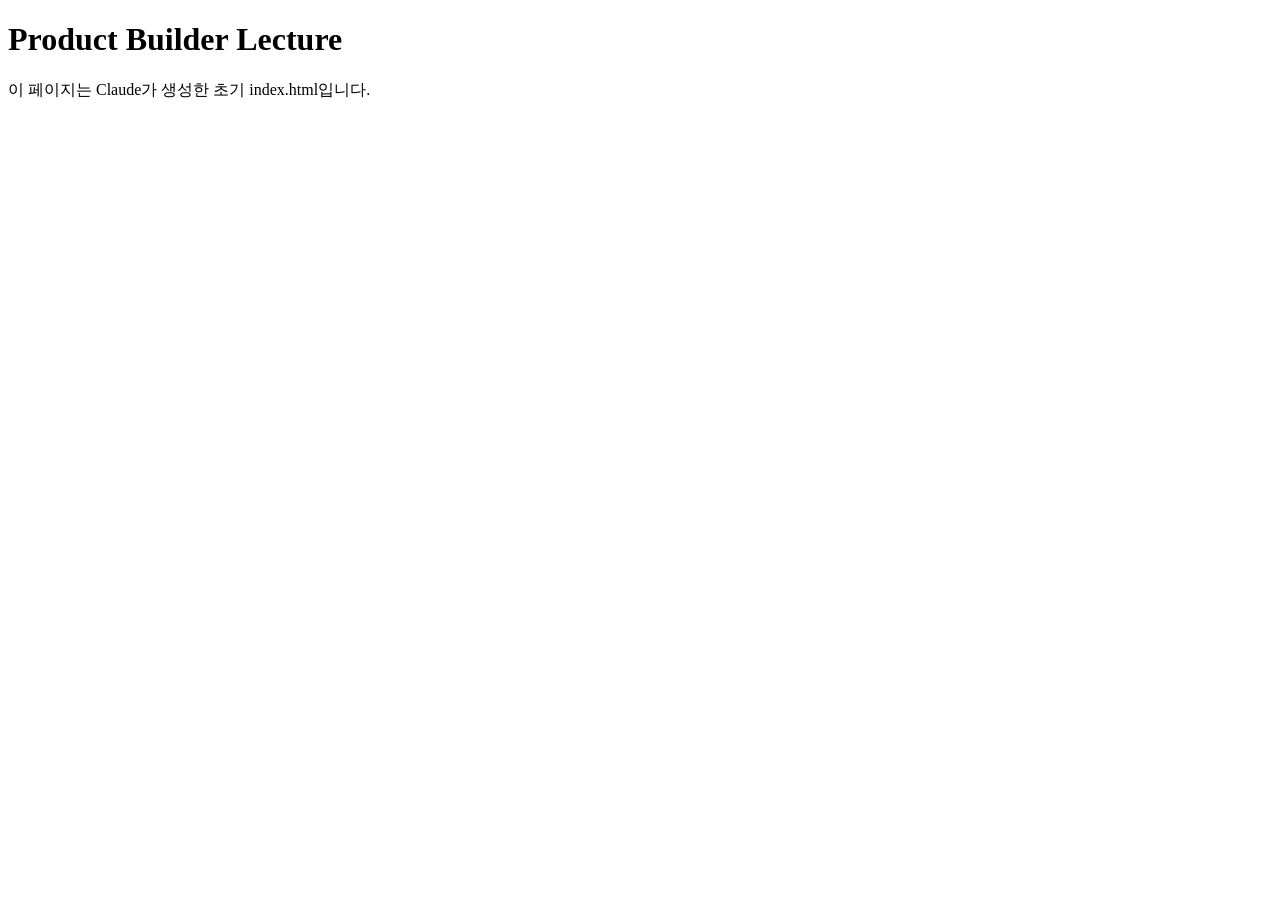
==== index.html @ bc8fb3f0 "Add initial index.html" ====
<!DOCTYPE html>
<html lang="ko">
<head>
  <meta charset="UTF-8">
  <meta name="viewport" content="width=device-width, initial-scale=1.0">
  <title>Product Builder Lecture</title>
</head>
<body>
  <h1>Product Builder Lecture</h1>
  <p>이 페이지는 Claude가 생성한 초기 index.html입니다.</p>
</body>
</html>
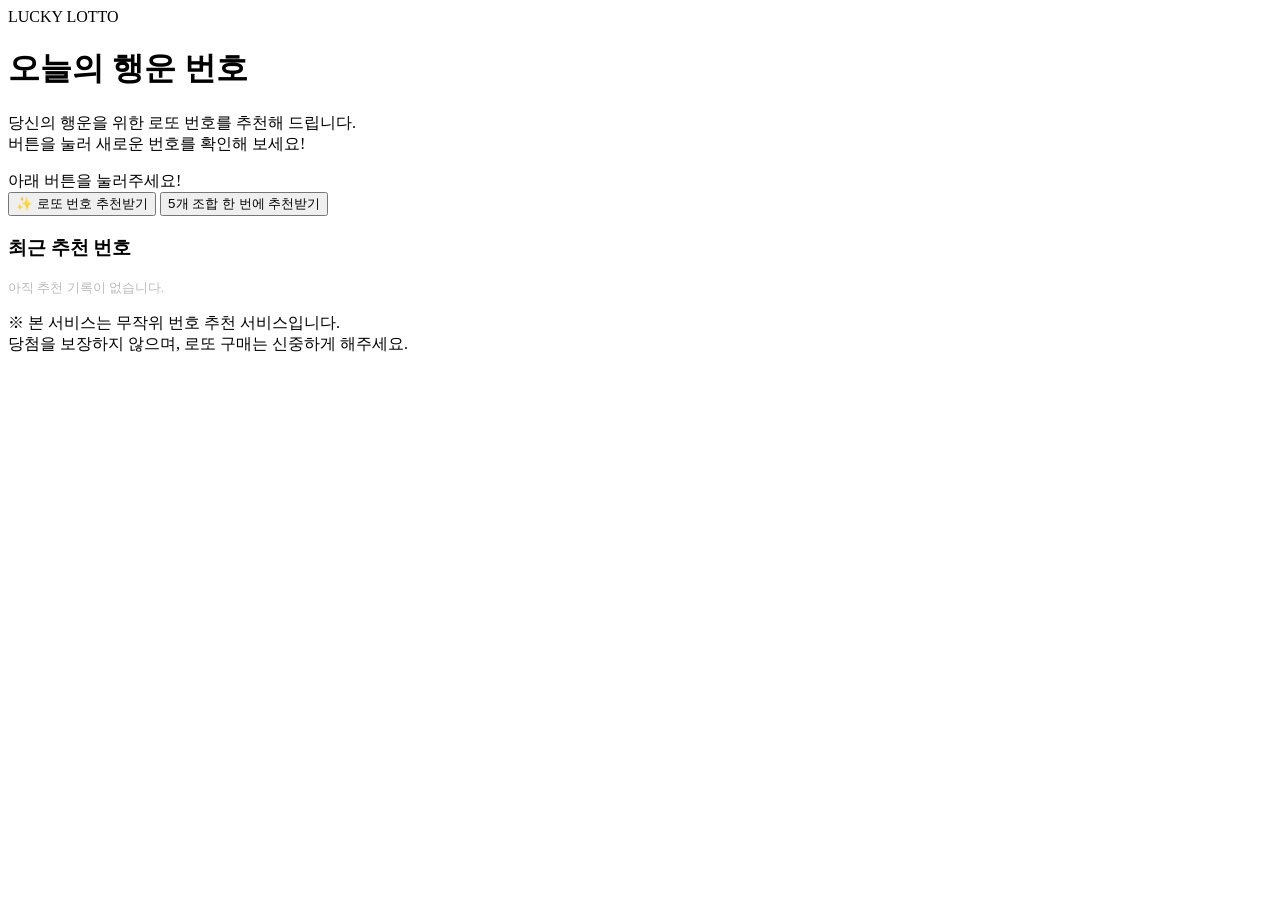
==== commit a8136db2: "Add lotto number recommendation page" ====
--- a/index.html
+++ b/index.html
@@ -3,10 +3,45 @@
 <head>
   <meta charset="UTF-8">
   <meta name="viewport" content="width=device-width, initial-scale=1.0">
-  <title>Product Builder Lecture</title>
+  <title>행운의 로또 번호 추천</title>
+  <link rel="stylesheet" href="style.css">
+  <script src="main.js" defer></script>
 </head>
+
 <body>
-  <h1>Product Builder Lecture</h1>
-  <p>이 페이지는 Claude가 생성한 초기 index.html입니다.</p>
+  <div class="container">
+    <div class="logo">LUCKY LOTTO</div>
+
+    <h1>오늘의 행운 번호</h1>
+
+    <p class="subtitle">
+      당신의 행운을 위한 로또 번호를 추천해 드립니다.<br>
+      버튼을 눌러 새로운 번호를 확인해 보세요!
+    </p>
+
+    <div class="lotto-balls" id="lottoBalls">
+      <div class="empty-message">아래 버튼을 눌러주세요!</div>
+    </div>
+
+    <button class="recommend-btn" onclick="generateLotto()">
+      ✨ 로또 번호 추천받기
+    </button>
+
+    <button class="recommend-btn sub-btn" onclick="generateMultiple()">
+      5개 조합 한 번에 추천받기
+    </button>
+
+    <div class="history" id="history">
+      <h3>최근 추천 번호</h3>
+      <div id="historyList">
+        <p style="font-size:13px;color:#bbb;">아직 추천 기록이 없습니다.</p>
+      </div>
+    </div>
+
+    <p class="notice">
+      ※ 본 서비스는 무작위 번호 추천 서비스입니다.<br>
+      당첨을 보장하지 않으며, 로또 구매는 신중하게 해주세요.
+    </p>
+  </div>
 </body>
 </html>
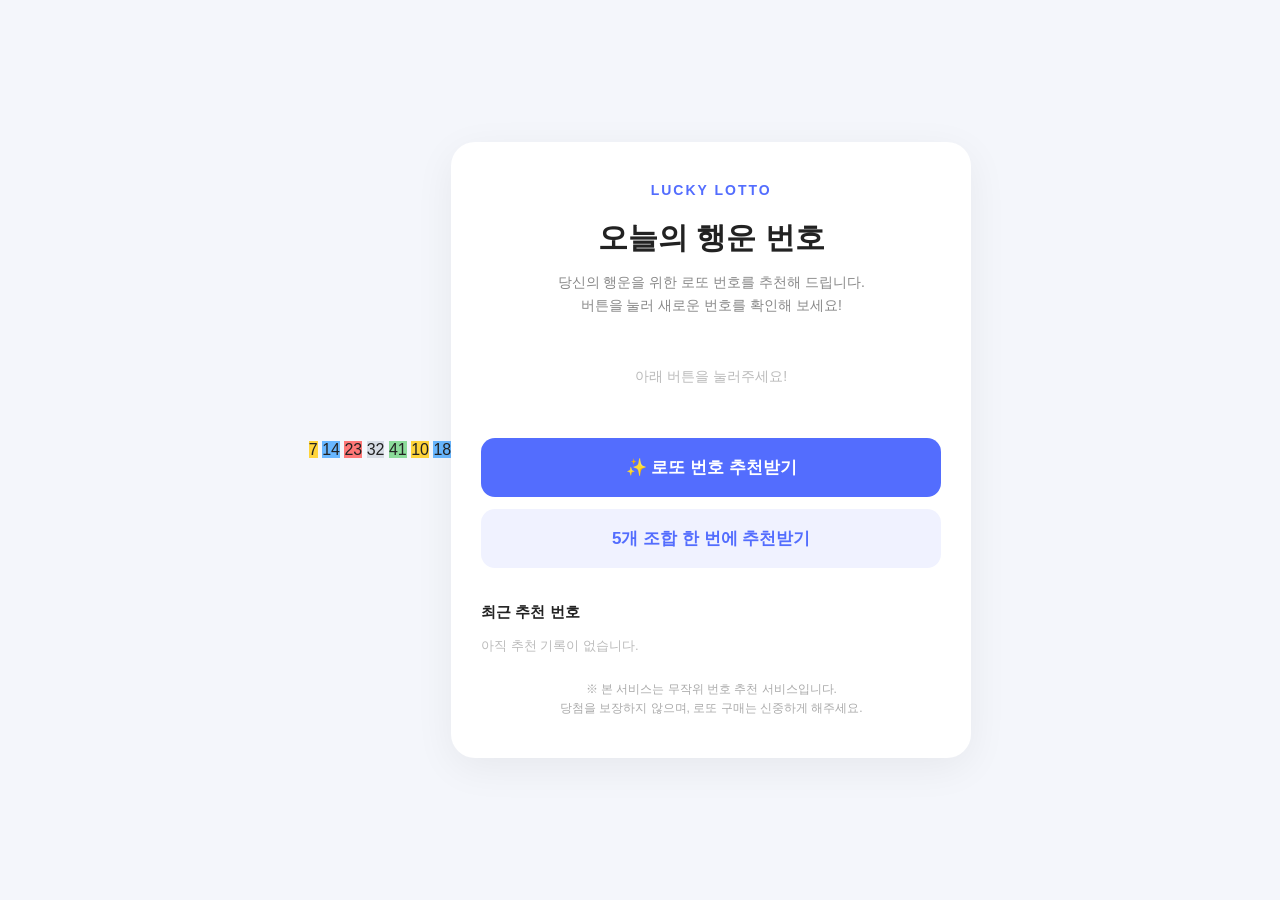
==== commit b9f5e755: "Add floating lotto balls to background" ====
--- a/index.html
+++ b/index.html
@@ -9,6 +9,16 @@
 </head>
 
 <body>
+  <div class="floating-balls" aria-hidden="true">
+    <span class="floating-ball yellow">7</span>
+    <span class="floating-ball blue">14</span>
+    <span class="floating-ball red">23</span>
+    <span class="floating-ball gray">32</span>
+    <span class="floating-ball green">41</span>
+    <span class="floating-ball yellow">10</span>
+    <span class="floating-ball blue">18</span>
+  </div>
+
   <div class="container">
     <div class="logo">LUCKY LOTTO</div>
 
--- a/style.css
+++ b/style.css
@@ -0,0 +1,189 @@
+* {
+  margin: 0;
+  padding: 0;
+  box-sizing: border-box;
+}
+
+body {
+  font-family: 'Pretendard', 'Noto Sans KR', sans-serif;
+  background: #f4f6fb;
+  color: #222;
+  min-height: 100vh;
+  display: flex;
+  justify-content: center;
+  align-items: center;
+  padding: 30px 16px;
+}
+
+.container {
+  width: 100%;
+  max-width: 520px;
+  background: #fff;
+  border-radius: 24px;
+  padding: 40px 30px;
+  text-align: center;
+  box-shadow: 0 10px 40px rgba(0,0,0,0.06);
+}
+
+.logo {
+  font-size: 14px;
+  font-weight: 800;
+  color: #536dfe;
+  letter-spacing: 2px;
+  margin-bottom: 20px;
+}
+
+h1 {
+  font-size: 30px;
+  font-weight: 800;
+  margin-bottom: 12px;
+}
+
+.subtitle {
+  font-size: 14px;
+  color: #888;
+  line-height: 1.7;
+  margin-bottom: 35px;
+}
+
+.lotto-balls {
+  display: flex;
+  justify-content: center;
+  flex-wrap: wrap;
+  gap: 9px;
+  min-height: 55px;
+  margin-bottom: 30px;
+}
+
+.ball {
+  width: 52px;
+  height: 52px;
+  border-radius: 50%;
+  display: flex;
+  align-items: center;
+  justify-content: center;
+  font-size: 19px;
+  font-weight: 800;
+  color: #222;
+  box-shadow: inset 0 -3px 0 rgba(0,0,0,0.08);
+  animation: pop 0.35s ease both;
+}
+
+.yellow { background: #ffd43b; }
+.blue { background: #69b7ff; }
+.red { background: #ff7777; }
+.gray { background: #d7dce5; }
+.green { background: #8cdb9a; }
+
+@keyframes pop {
+  from {
+    opacity: 0;
+    transform: scale(0.5);
+  }
+  to {
+    opacity: 1;
+    transform: scale(1);
+  }
+}
+
+.empty-message {
+  color: #bbb;
+  font-size: 14px;
+  padding: 15px 0;
+}
+
+.recommend-btn {
+  width: 100%;
+  padding: 18px;
+  border: none;
+  border-radius: 14px;
+  background: #536dfe;
+  color: white;
+  font-size: 17px;
+  font-weight: 800;
+  cursor: pointer;
+  transition: 0.2s;
+}
+
+.recommend-btn:hover {
+  background: #4057e8;
+  transform: translateY(-2px);
+}
+
+.recommend-btn:active {
+  transform: scale(0.98);
+}
+
+.sub-btn {
+  margin-top: 12px;
+  background: #f0f2ff;
+  color: #536dfe;
+}
+
+.sub-btn:hover {
+  background: #e5e9ff;
+}
+
+.history {
+  margin-top: 35px;
+  text-align: left;
+}
+
+.history h3 {
+  font-size: 15px;
+  margin-bottom: 15px;
+}
+
+.history-item {
+  display: flex;
+  align-items: center;
+  justify-content: space-between;
+  padding: 13px 0;
+  border-top: 1px solid #eee;
+  gap: 8px;
+}
+
+.history-item .small-balls {
+  display: flex;
+  gap: 5px;
+  flex-wrap: wrap;
+}
+
+.small-ball {
+  width: 27px;
+  height: 27px;
+  border-radius: 50%;
+  display: flex;
+  align-items: center;
+  justify-content: center;
+  font-size: 11px;
+  font-weight: bold;
+}
+
+.history-item span {
+  font-size: 11px;
+  color: #aaa;
+}
+
+.notice {
+  font-size: 12px;
+  color: #aaa;
+  margin-top: 25px;
+  line-height: 1.6;
+}
+
+@media (max-width: 420px) {
+  .container {
+    padding: 32px 18px;
+  }
+
+  h1 {
+    font-size: 25px;
+  }
+
+  .ball {
+    width: 43px;
+    height: 43px;
+    font-size: 16px;
+  }
+}
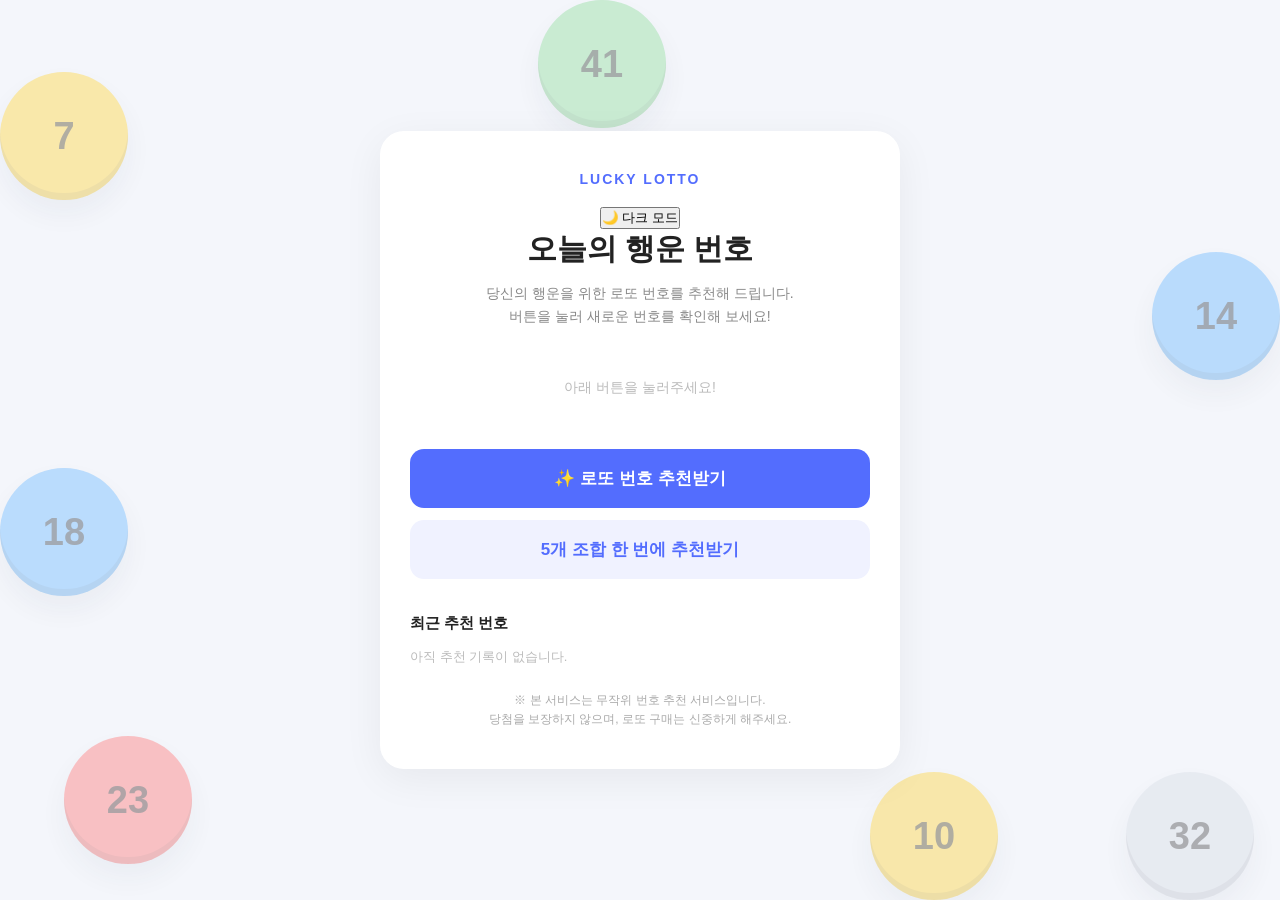
==== commit f4972ab2: "Add dark and light theme toggle" ====
--- a/index.html
+++ b/index.html
@@ -20,7 +20,13 @@
   </div>
 
   <div class="container">
-    <div class="logo">LUCKY LOTTO</div>
+    <div class="topbar">
+      <div class="logo">LUCKY LOTTO</div>
+      <button class="theme-toggle" id="themeToggle" type="button"
+              aria-label="다크 모드로 전환" aria-pressed="false">
+        🌙 다크 모드
+      </button>
+    </div>
 
     <h1>오늘의 행운 번호</h1>
 
--- a/style.css
+++ b/style.css
@@ -15,7 +15,139 @@
   padding: 30px 16px;
 }
 
+.floating-balls {
+  position: fixed;
+  inset: 0;
+  overflow: hidden;
+  pointer-events: none;
+  z-index: 0;
+}
+
+.floating-ball {
+  position: absolute;
+  display: flex;
+  align-items: center;
+  justify-content: center;
+  width: clamp(84px, 10vw, 132px);
+  height: clamp(84px, 10vw, 132px);
+  border-radius: 50%;
+  color: rgba(34, 34, 34, 0.78);
+  font-size: clamp(25px, 3.5vw, 38px);
+  font-weight: 800;
+  opacity: 0.42;
+  box-shadow: inset 0 -7px 0 rgba(0, 0, 0, 0.1),
+    0 14px 30px rgba(45, 55, 80, 0.12);
+  will-change: transform;
+}
+
+.floating-ball:nth-child(1) {
+  top: 8%;
+  left: 0;
+  animation: fly-diagonal 13s linear infinite;
+  animation-delay: -4s;
+}
+
+.floating-ball:nth-child(2) {
+  top: 28%;
+  right: 0;
+  animation: fly-up-left 16s linear infinite;
+  animation-delay: -11s;
+}
+
+.floating-ball:nth-child(3) {
+  bottom: 4%;
+  left: 5%;
+  animation: fly-up-right 14s linear infinite;
+  animation-delay: -7s;
+}
+
+.floating-ball:nth-child(4) {
+  right: 2%;
+  bottom: 0;
+  animation: fly-up-left-steep 18s linear infinite;
+  animation-delay: -13s;
+}
+
+.floating-ball:nth-child(5) {
+  top: 0;
+  left: 42%;
+  animation: fly-down 15s linear infinite;
+  animation-delay: -2s;
+}
+
+.floating-ball:nth-child(6) {
+  bottom: 0;
+  left: 68%;
+  animation: fly-up 17s linear infinite;
+  animation-delay: -9s;
+}
+
+.floating-ball:nth-child(7) {
+  top: 52%;
+  left: 0;
+  animation: fly-across 12s linear infinite;
+  animation-delay: -6s;
+}
+
+@keyframes fly-diagonal {
+  from { transform: translate(-20vw, -12vh) rotate(-30deg); }
+  to { transform: translate(120vw, 78vh) rotate(390deg); }
+}
+
+@keyframes fly-up-left {
+  from { transform: translate(18vw, 16vh) rotate(20deg); }
+  to { transform: translate(-125vw, -72vh) rotate(-380deg); }
+}
+
+@keyframes fly-up-right {
+  from { transform: translate(-12vw, 18vh) rotate(0deg); }
+  to { transform: translate(125vw, -95vh) rotate(450deg); }
+}
+
+@keyframes fly-up-left-steep {
+  from { transform: translate(20vw, 24vh) rotate(35deg); }
+  to { transform: translate(-120vw, -120vh) rotate(-400deg); }
+}
+
+@keyframes fly-down {
+  from { transform: translate(-8vw, -20vh) rotate(-25deg); }
+  to { transform: translate(12vw, 120vh) rotate(335deg); }
+}
+
+@keyframes fly-up {
+  from { transform: translate(12vw, 20vh) rotate(25deg); }
+  to { transform: translate(-18vw, -125vh) rotate(-335deg); }
+}
+
+@keyframes fly-across {
+  from { transform: translate(-18vw, -8vh) rotate(-15deg); }
+  to { transform: translate(125vw, 12vh) rotate(345deg); }
+}
+
+@media (max-width: 600px) {
+  .floating-ball {
+    width: 76px;
+    height: 76px;
+    opacity: 0.32;
+    font-size: 23px;
+  }
+
+  .floating-ball:nth-child(5),
+  .floating-ball:nth-child(7) {
+    display: none;
+  }
+}
+
+@media (prefers-reduced-motion: reduce) {
+  .floating-ball {
+    animation: none;
+    will-change: auto;
+  }
+}
+
 .container {
+  position: relative;
+  z-index: 1;
   width: 100%;
   max-width: 520px;
   background: #fff;
@@ -172,6 +304,23 @@
   line-height: 1.6;
 }
 
+@media (max-width: 600px) {
+  .floating-ball {
+    opacity: 0.16;
+  }
+
+  .floating-ball:nth-child(5),
+  .floating-ball:nth-child(7) {
+    display: none;
+  }
+}
+
+@media (prefers-reduced-motion: reduce) {
+  .floating-ball {
+    animation: none;
+  }
+}
+
 @media (max-width: 420px) {
   .container {
     padding: 32px 18px;
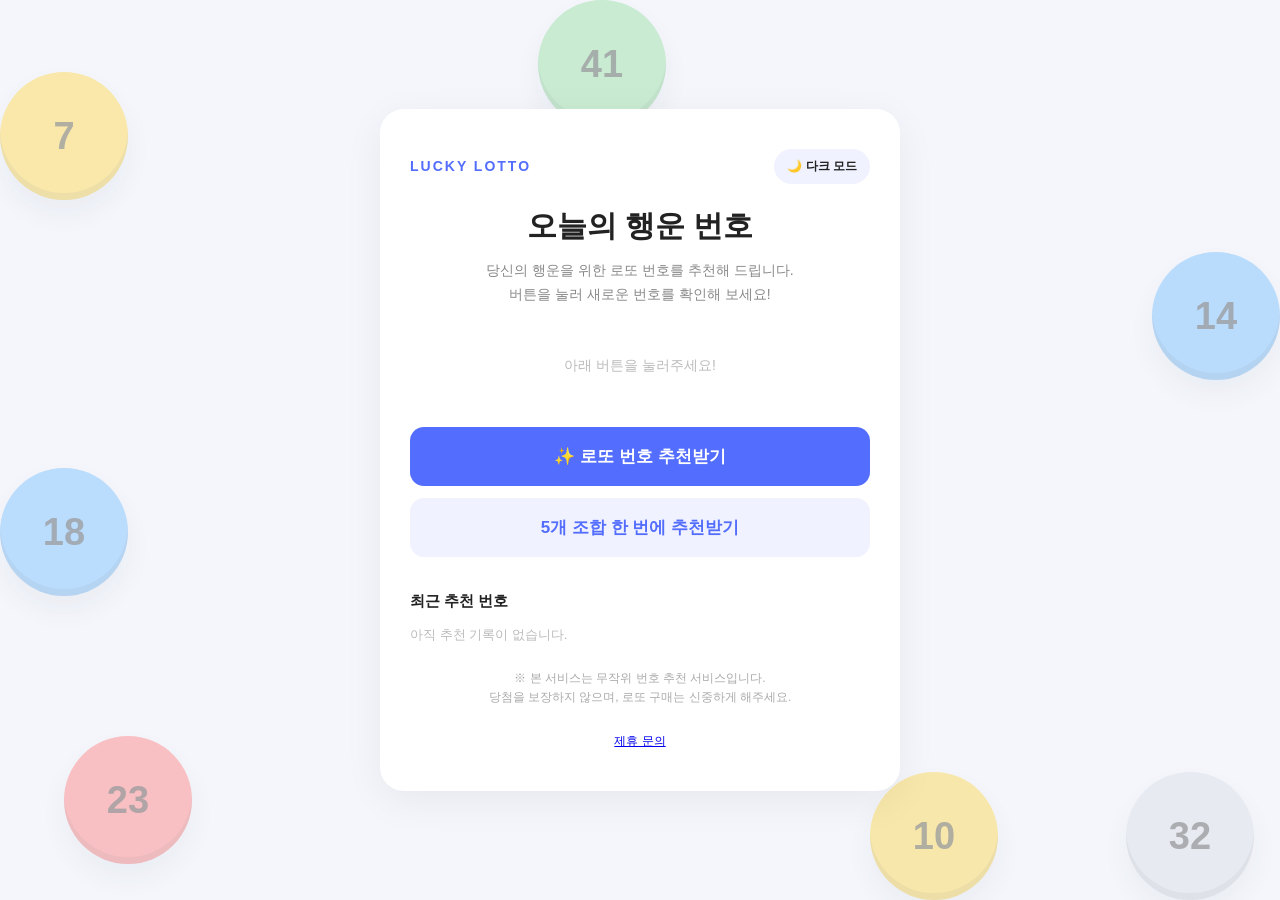
==== commit 17c3f6e4: "Add partnership inquiry form (Formspree) and footer link Co-Authored-By: Claude Sonnet 5.5 <noreply@" ====
--- a/index.html
+++ b/index.html
@@ -58,6 +58,8 @@
       ※ 본 서비스는 무작위 번호 추천 서비스입니다.<br>
       당첨을 보장하지 않으며, 로또 구매는 신중하게 해주세요.
     </p>
+
+    <p class="notice"><a href="partnership.html">제휴 문의</a></p>
   </div>
 </body>
 </html>
--- a/style.css
+++ b/style.css
@@ -1,3 +1,31 @@
+:root {
+  color-scheme: light;
+  --page-bg: #f4f6fb;
+  --text: #222;
+  --surface: #fff;
+  --muted: #888;
+  --subtle: #aaa;
+  --faint: #bbb;
+  --border: #eee;
+  --soft-surface: #f0f2ff;
+  --soft-surface-hover: #e5e9ff;
+  --card-shadow: 0 10px 40px rgba(0, 0, 0, 0.06);
+}
+
+body.dark-mode {
+  color-scheme: dark;
+  --page-bg: #151923;
+  --text: #eef2f8;
+  --surface: #222938;
+  --muted: #b7c0cf;
+  --subtle: #929daf;
+  --faint: #8590a2;
+  --border: #3a4558;
+  --soft-surface: #303a50;
+  --soft-surface-hover: #3a4761;
+  --card-shadow: 0 14px 44px rgba(0, 0, 0, 0.28);
+}
+
 * {
   margin: 0;
   padding: 0;
@@ -6,8 +34,8 @@
 
 body {
   font-family: 'Pretendard', 'Noto Sans KR', sans-serif;
-  background: #f4f6fb;
-  color: #222;
+  background: var(--page-bg);
+  color: var(--text);
   min-height: 100vh;
   display: flex;
   justify-content: center;
@@ -150,11 +178,19 @@
   z-index: 1;
   width: 100%;
   max-width: 520px;
-  background: #fff;
+  background: var(--surface);
   border-radius: 24px;
   padding: 40px 30px;
   text-align: center;
-  box-shadow: 0 10px 40px rgba(0,0,0,0.06);
+  box-shadow: var(--card-shadow);
+}
+
+.topbar {
+  display: flex;
+  align-items: center;
+  justify-content: space-between;
+  gap: 12px;
+  margin-bottom: 22px;
 }
 
 .logo {
@@ -162,7 +198,30 @@
   font-weight: 800;
   color: #536dfe;
   letter-spacing: 2px;
-  margin-bottom: 20px;
+}
+
+.theme-toggle {
+  border: 0;
+  border-radius: 999px;
+  padding: 9px 13px;
+  background: var(--soft-surface);
+  color: var(--text);
+  font: inherit;
+  font-size: 12px;
+  font-weight: 700;
+  white-space: nowrap;
+  cursor: pointer;
+  transition: background 0.2s, transform 0.2s;
+}
+
+.theme-toggle:hover {
+  background: var(--soft-surface-hover);
+  transform: translateY(-1px);
+}
+
+.theme-toggle:focus-visible {
+  outline: 3px solid #536dfe;
+  outline-offset: 3px;
 }
 
 h1 {
@@ -173,7 +232,7 @@
 
 .subtitle {
   font-size: 14px;
-  color: #888;
+  color: var(--muted);
   line-height: 1.7;
   margin-bottom: 35px;
 }
@@ -219,7 +278,7 @@
 }
 
 .empty-message {
-  color: #bbb;
+  color: var(--faint);
   font-size: 14px;
   padding: 15px 0;
 }
@@ -248,12 +307,12 @@
 
 .sub-btn {
   margin-top: 12px;
-  background: #f0f2ff;
+  background: var(--soft-surface);
   color: #536dfe;
 }
 
 .sub-btn:hover {
-  background: #e5e9ff;
+  background: var(--soft-surface-hover);
 }
 
 .history {
@@ -271,7 +330,7 @@
   align-items: center;
   justify-content: space-between;
   padding: 13px 0;
-  border-top: 1px solid #eee;
+  border-top: 1px solid var(--border);
   gap: 8px;
 }
 
@@ -290,16 +349,17 @@
   justify-content: center;
   font-size: 11px;
   font-weight: bold;
+  color: #222;
 }
 
 .history-item span {
   font-size: 11px;
-  color: #aaa;
+  color: var(--subtle);
 }
 
 .notice {
   font-size: 12px;
-  color: #aaa;
+  color: var(--subtle);
   margin-top: 25px;
   line-height: 1.6;
 }
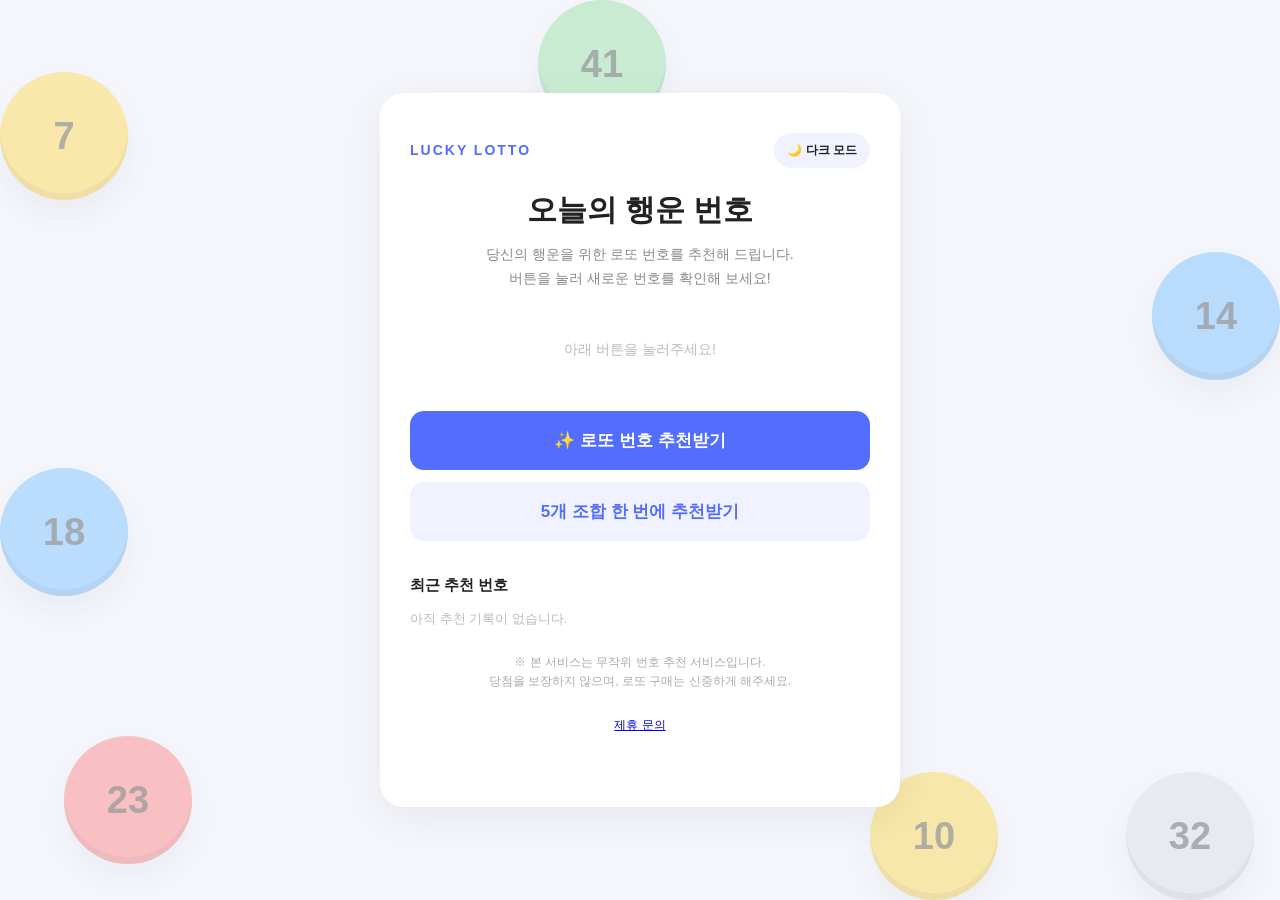
==== commit 9ebb0b38: "Add Disqus comments to main page Co-Authored-By: Claude Sonnet 5.5 <noreply@anthropic.com>" ====
--- a/index.html
+++ b/index.html
@@ -60,6 +60,23 @@
     </p>
 
     <p class="notice"><a href="partnership.html">제휴 문의</a></p>
+
+    <section class="comments">
+      <div id="disqus_thread"></div>
+      <script>
+        var disqus_config = function () {
+          this.page.url = window.location.origin + window.location.pathname;
+          this.page.identifier = 'lotto-main';
+        };
+        (function () {
+          var d = document, s = d.createElement('script');
+          s.src = 'https://lotto-c4x1tjnq45.disqus.com/embed.js';
+          s.setAttribute('data-timestamp', +new Date());
+          (d.head || d.body).appendChild(s);
+        })();
+      </script>
+      <noscript>댓글을 보려면 JavaScript를 켜 주세요. <a href="https://disqus.com/?ref_noscript">Disqus</a></noscript>
+    </section>
   </div>
 </body>
 </html>
--- a/style.css
+++ b/style.css
@@ -396,3 +396,7 @@
     font-size: 16px;
   }
 }
+
+.comments {
+  margin-top: 32px;
+}
